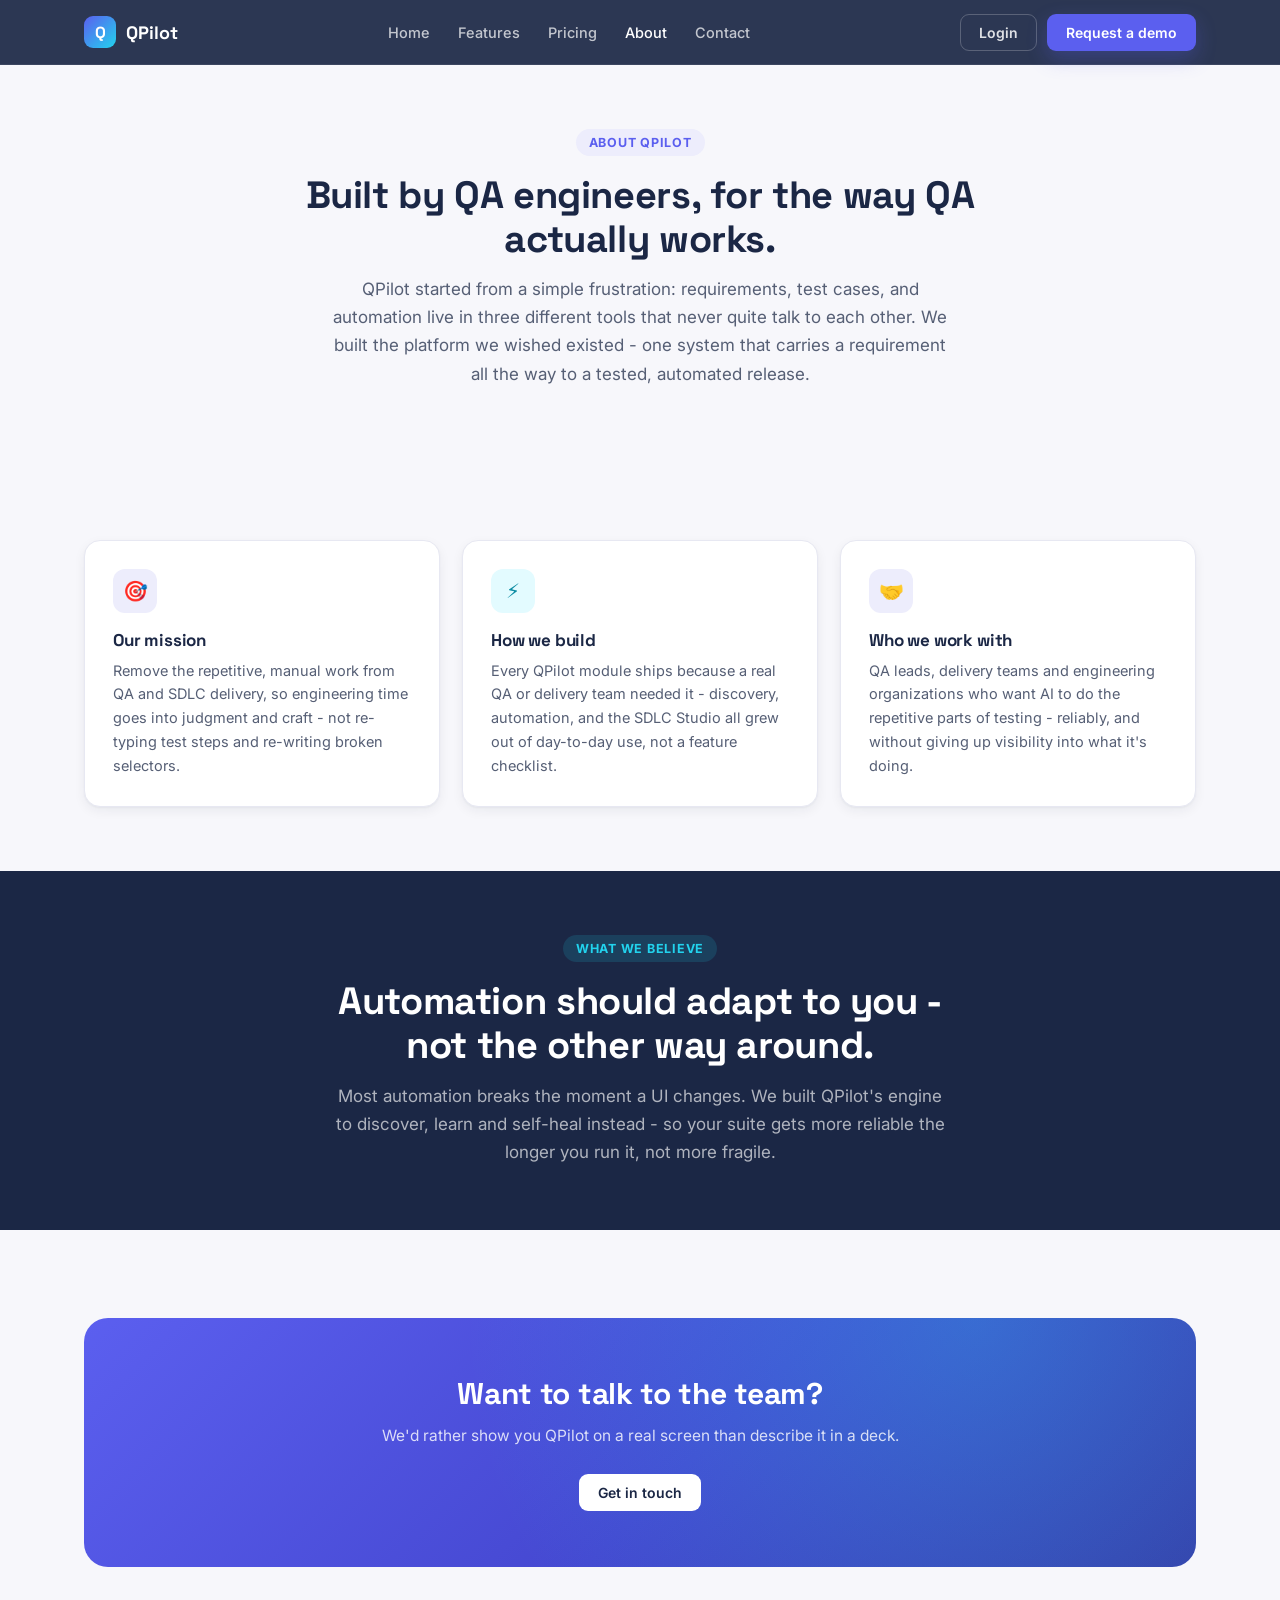
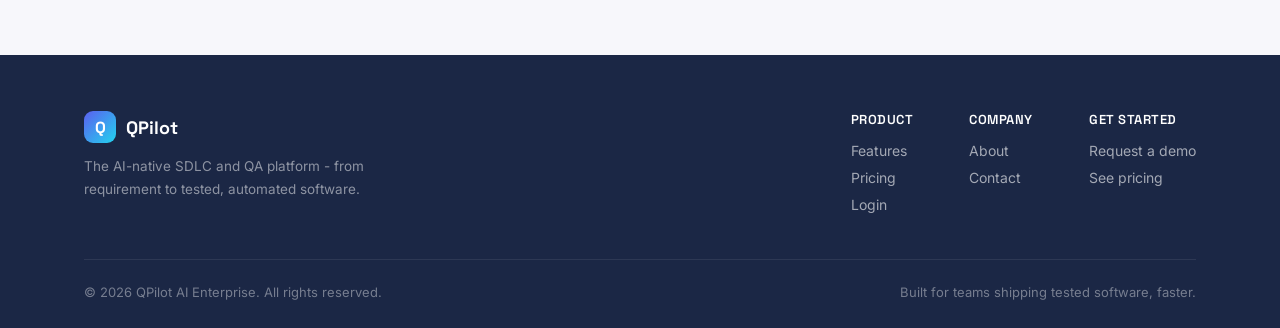
==== about.html @ 21880968 "Add files via upload" ====
<!DOCTYPE html>
<html lang="en">
<head>
<meta charset="UTF-8">
<meta name="viewport" content="width=device-width, initial-scale=1">
<title>About - QPilot AI Enterprise</title>
<meta name="description" content="QPilot was built by QA engineers, for the way QA actually works - one AI-native platform from requirement to tested, automated release.">
<link rel="icon" type="image/svg+xml" href="data:image/svg+xml,%3Csvg xmlns='http://www.w3.org/2000/svg' viewBox='0 0 64 64'%3E%3Cdefs%3E%3ClinearGradient id='g' x1='0' y1='0' x2='1' y2='1'%3E%3Cstop offset='0' stop-color='%235B5FEF'/%3E%3Cstop offset='1' stop-color='%2322D3EE'/%3E%3C/linearGradient%3E%3C/defs%3E%3Crect width='64' height='64' rx='16' fill='url(%23g)'/%3E%3Ctext x='32' y='45' font-family='Georgia,serif' font-size='38' font-weight='700' fill='%23fff' text-anchor='middle'%3EQ%3C/text%3E%3C/svg%3E">
<link rel="preconnect" href="https://fonts.googleapis.com">
<link href="https://fonts.googleapis.com/css2?family=Space+Grotesk:wght@500;600;700&family=Inter:wght@400;500;600;700;800&family=JetBrains+Mono:wght@500&display=swap" rel="stylesheet">
<link rel="stylesheet" href="styles.css">
</head>
<body>

<nav class="qsite-nav">
  <div class="qsite-nav-inner">
    <a href="index.html" class="qsite-brand"><span class="qsite-brand-mark">Q</span> QPilot</a>
    <div class="qsite-links" id="qsiteNavLinks">
      <a href="index.html">Home</a>
      <a href="features.html">Features</a>
      <a href="pricing.html">Pricing</a>
      <a href="about.html" class="active">About</a>
      <a href="contact.html">Contact</a>
    </div>
    <div class="qsite-cta-group">
      <a href="https://app.qpilot.ai/login" class="qsite-btn qsite-btn-ghost">Login</a>
      <a href="contact.html" class="qsite-btn qsite-btn-primary">Request a demo</a>
      <button class="qsite-nav-toggle" onclick="document.getElementById('qsiteNavLinks').classList.toggle('open')" aria-label="Toggle menu">&#9776;</button>
    </div>
  </div>
</nav>

<section class="qsite-section" style="padding-top:64px;">
  <div class="wrap">
    <div class="qsite-center" style="max-width:680px;">
      <span class="qsite-eyebrow">About QPilot</span>
      <h2 class="qsite-h2">Built by QA engineers, for the way QA actually works.</h2>
      <p class="qsite-sub qsite-center">QPilot started from a simple frustration: requirements, test cases, and automation live in three different tools that never quite talk to each other. We built the platform we wished existed - one system that carries a requirement all the way to a tested, automated release.</p>
    </div>
  </div>
</section>

<section class="qsite-section tight">
  <div class="wrap">
    <div class="qsite-grid cols-3">
      <div class="qsite-card">
        <div class="qsite-icon">&#127919;</div>
        <h3>Our mission</h3>
        <p>Remove the repetitive, manual work from QA and SDLC delivery, so engineering time goes into judgment and craft - not re-typing test steps and re-writing broken selectors.</p>
      </div>
      <div class="qsite-card">
        <div class="qsite-icon accent">&#9889;</div>
        <h3>How we build</h3>
        <p>Every QPilot module ships because a real QA or delivery team needed it - discovery, automation, and the SDLC Studio all grew out of day-to-day use, not a feature checklist.</p>
      </div>
      <div class="qsite-card">
        <div class="qsite-icon">&#129309;</div>
        <h3>Who we work with</h3>
        <p>QA leads, delivery teams and engineering organizations who want AI to do the repetitive parts of testing - reliably, and without giving up visibility into what it's doing.</p>
      </div>
    </div>
  </div>
</section>

<section class="qsite-section tight qsite-band">
  <div class="wrap">
    <div class="qsite-center" style="max-width:640px;">
      <span class="qsite-eyebrow" style="background:rgba(34,211,238,.14);color:var(--accent);">What we believe</span>
      <h2 class="qsite-h2">Automation should adapt to you - not the other way around.</h2>
      <p class="qsite-sub qsite-center">Most automation breaks the moment a UI changes. We built QPilot's engine to discover, learn and self-heal instead - so your suite gets more reliable the longer you run it, not more fragile.</p>
    </div>
  </div>
</section>

<section class="qsite-section">
  <div class="wrap">
    <div class="qsite-cta-band">
      <h2>Want to talk to the team?</h2>
      <p>We'd rather show you QPilot on a real screen than describe it in a deck.</p>
      <div class="qsite-hero-actions">
        <a href="contact.html" class="qsite-btn qsite-btn-primary">Get in touch</a>
      </div>
    </div>
  </div>
</section>

<footer class="qsite-footer">
  <div class="wrap">
    <div class="qsite-footer-top">
      <div class="qsite-footer-brand">
        <a href="index.html" class="qsite-brand"><span class="qsite-brand-mark">Q</span> QPilot</a>
        <p>The AI-native SDLC and QA platform - from requirement to tested, automated software.</p>
      </div>
      <div class="qsite-footer-cols">
        <div class="qsite-footer-col">
          <h4>Product</h4>
          <a href="features.html">Features</a>
          <a href="pricing.html">Pricing</a>
          <a href="https://app.qpilot.ai/login">Login</a>
        </div>
        <div class="qsite-footer-col">
          <h4>Company</h4>
          <a href="about.html">About</a>
          <a href="contact.html">Contact</a>
        </div>
        <div class="qsite-footer-col">
          <h4>Get started</h4>
          <a href="contact.html">Request a demo</a>
          <a href="pricing.html">See pricing</a>
        </div>
      </div>
    </div>
    <div class="qsite-footer-bottom">
      <span>&copy; 2026 QPilot AI Enterprise. All rights reserved.</span>
      <span>Built for teams shipping tested software, faster.</span>
    </div>
  </div>
</footer>

</body>
</html>
---- styles.css ----
/* ============================================================
   QPilot Public Website - "Signal" design system
   Dark navy . Indigo #5B5FEF primary . Cyan #22D3EE accent
   Space Grotesk for headings, Inter for body, JetBrains Mono for code
   ============================================================ */
:root{
  --dark:#1B2745; --dark2:#22305A; --dark3:#2A3A6B;
  --primary:#5B5FEF; --primary-soft:#EDEDFC; --primary-mid:#8B8EF5; --primary-dim:#8B8EF5;
  --accent:#22D3EE; --accent-soft:#E3FBFF;
  --bg:#F7F7FB; --surface:#FFFFFF; --text:#161A26; --text2:#565F75; --muted:#8A93A6;
  --border:#E7E8F2; --border2:#D8DAE8;
  --success:#16A34A; --success-soft:#E9F9EE;
  --danger:#DC2626; --danger-soft:#FDEAEA;
  --warning:#D97706; --warning-soft:#FEF3E2;
  --shadow:0 1px 3px rgba(22,33,58,.06),0 8px 24px rgba(22,33,58,.08);
  --shadow-sm:0 1px 2px rgba(22,33,58,.04),0 4px 12px rgba(22,33,58,.06);
  --maxw:1160px;
}
*{box-sizing:border-box;}
html,body{margin:0;padding:0;}
body{
  font-family:'Inter',system-ui,-apple-system,sans-serif;
  background:var(--bg); color:var(--text);
  -webkit-font-smoothing:antialiased;
}
h1,h2,h3,h4{font-family:'Space Grotesk',-apple-system,sans-serif;margin:0;color:var(--dark);letter-spacing:-.01em;}
p{margin:0;line-height:1.65;}
a{color:inherit;text-decoration:none;}
img{max-width:100%;}
.wrap{max-width:var(--maxw);margin:0 auto;padding:0 24px;}
code,.mono{font-family:'JetBrains Mono',ui-monospace,monospace;}

/* ---- Top nav ---- */
.qsite-nav{
  position:sticky;top:0;z-index:50;
  background:rgba(27,39,69,.92);backdrop-filter:blur(10px);
  border-bottom:1px solid rgba(255,255,255,.08);
}
.qsite-nav-inner{max-width:var(--maxw);margin:0 auto;padding:0 24px;height:64px;display:flex;align-items:center;justify-content:space-between;}
.qsite-brand{display:flex;align-items:center;gap:10px;color:#fff;font-family:'Space Grotesk',sans-serif;font-weight:700;font-size:18px;}
.qsite-brand-mark{width:32px;height:32px;border-radius:9px;background:linear-gradient(135deg,var(--primary),var(--accent));display:flex;align-items:center;justify-content:center;font-family:'Space Grotesk',sans-serif;font-weight:700;color:#fff;font-size:16px;flex:none;}
.qsite-links{display:flex;align-items:center;gap:28px;}
.qsite-links a{color:rgba(255,255,255,.72);font-size:14.5px;font-weight:500;transition:color .15s;}
.qsite-links a:hover,.qsite-links a.active{color:#fff;}
.qsite-cta-group{display:flex;align-items:center;gap:10px;}
.qsite-btn{display:inline-flex;align-items:center;justify-content:center;gap:8px;padding:9px 18px;border-radius:9px;font-weight:600;font-size:14px;border:1.5px solid transparent;cursor:pointer;transition:.15s;white-space:nowrap;}
.qsite-btn-primary{background:var(--primary);color:#fff;box-shadow:0 8px 20px rgba(91,95,239,.28);}
.qsite-btn-primary:hover{background:#4548d1;color:#fff;}
.qsite-btn-ghost{background:transparent;color:rgba(255,255,255,.85);border-color:rgba(255,255,255,.22);}
.qsite-btn-ghost:hover{border-color:rgba(255,255,255,.5);color:#fff;}
.qsite-btn-dark{background:var(--dark2);color:#fff;border-color:var(--dark2);}
.qsite-btn-dark:hover{background:var(--dark3);}
.qsite-nav-toggle{display:none;background:none;border:none;color:#fff;font-size:22px;cursor:pointer;}
@media(max-width:860px){
  .qsite-links{position:fixed;top:64px;left:0;right:0;background:var(--dark);flex-direction:column;align-items:flex-start;gap:2px;padding:10px 24px 18px;border-bottom:1px solid rgba(255,255,255,.08);display:none;}
  .qsite-links.open{display:flex;}
  .qsite-links a{padding:10px 0;width:100%;}
  .qsite-nav-toggle{display:block;}
  .qsite-cta-group .qsite-btn-ghost{display:none;}
}

/* ---- Sections ---- */
.qsite-section{padding:88px 0;}
.qsite-section.tight{padding:64px 0;}
.qsite-eyebrow{display:inline-flex;align-items:center;gap:7px;font-size:12.5px;font-weight:700;letter-spacing:.06em;text-transform:uppercase;color:var(--primary);background:var(--primary-soft);padding:6px 13px;border-radius:100px;margin-bottom:18px;}
.qsite-h2{font-size:38px;font-weight:700;line-height:1.15;}
.qsite-sub{color:var(--text2);font-size:17px;max-width:620px;margin-top:14px;line-height:1.65;}
.qsite-center{text-align:center;margin-left:auto;margin-right:auto;}

/* ---- Hero ---- */
.qsite-hero{background:linear-gradient(160deg,var(--dark) 0%,var(--dark2) 55%,#1E2A52 100%);position:relative;overflow:hidden;padding:120px 0 100px;}
.qsite-hero::before{content:"";position:absolute;top:-180px;right:-180px;width:560px;height:560px;border-radius:50%;background:radial-gradient(circle,rgba(34,211,238,.22),transparent 70%);}
.qsite-hero::after{content:"";position:absolute;bottom:-220px;left:-140px;width:520px;height:520px;border-radius:50%;background:radial-gradient(circle,rgba(91,95,239,.28),transparent 70%);}
.qsite-hero-inner{position:relative;z-index:1;max-width:760px;}
.qsite-hero .qsite-eyebrow{background:rgba(34,211,238,.14);color:var(--accent);}
.qsite-hero h1{color:#fff;font-size:52px;line-height:1.1;font-weight:700;}
.qsite-hero h1 .accent{background:linear-gradient(90deg,var(--accent),var(--primary-mid));-webkit-background-clip:text;background-clip:text;color:transparent;}
.qsite-hero p.lead{color:rgba(255,255,255,.72);font-size:18.5px;line-height:1.65;margin-top:20px;max-width:600px;}
.qsite-hero-actions{display:flex;gap:14px;margin-top:34px;flex-wrap:wrap;}
.qsite-hero .qsite-btn{padding:13px 26px;font-size:15px;}
.qsite-hero-proof{display:flex;gap:36px;margin-top:56px;flex-wrap:wrap;}
.qsite-hero-proof div{color:rgba(255,255,255,.55);font-size:13px;}
.qsite-hero-proof strong{display:block;color:#fff;font-family:'Space Grotesk',sans-serif;font-size:26px;font-weight:700;}
@media(max-width:640px){.qsite-hero h1{font-size:36px;}.qsite-hero{padding:96px 0 72px;}}

/* ---- Cards / grids ---- */
.qsite-grid{display:grid;gap:22px;}
.qsite-grid.cols-3{grid-template-columns:repeat(3,1fr);}
.qsite-grid.cols-2{grid-template-columns:repeat(2,1fr);}
.qsite-grid.cols-4{grid-template-columns:repeat(4,1fr);}
@media(max-width:900px){.qsite-grid.cols-3,.qsite-grid.cols-4{grid-template-columns:repeat(2,1fr);}}
@media(max-width:640px){.qsite-grid.cols-2,.qsite-grid.cols-3,.qsite-grid.cols-4{grid-template-columns:1fr;}}

.qsite-card{background:var(--surface);border:1px solid var(--border);border-radius:16px;padding:28px;box-shadow:var(--shadow-sm);}
.qsite-icon{width:44px;height:44px;border-radius:12px;display:flex;align-items:center;justify-content:center;font-size:20px;background:var(--primary-soft);color:var(--primary);margin-bottom:16px;}
.qsite-icon.accent{background:var(--accent-soft);color:#0E8DA4;}
.qsite-card h3{font-size:17px;font-weight:700;margin-bottom:8px;}
.qsite-card p{color:var(--text2);font-size:14.5px;}

.qsite-band{background:var(--dark);}
.qsite-band .qsite-h2,.qsite-band h3{color:#fff;}
.qsite-band .qsite-sub{color:rgba(255,255,255,.65);}

/* ---- Stats ---- */
.qsite-stats{display:flex;gap:0;border:1px solid var(--border);border-radius:16px;overflow:hidden;background:var(--surface);}
.qsite-stat{flex:1;padding:26px 20px;text-align:center;border-right:1px solid var(--border);}
.qsite-stat:last-child{border-right:none;}
.qsite-stat strong{display:block;font-family:'Space Grotesk',sans-serif;font-size:30px;font-weight:700;color:var(--primary);}
.qsite-stat span{font-size:13px;color:var(--text2);}
@media(max-width:640px){.qsite-stats{flex-direction:column;}.qsite-stat{border-right:none;border-bottom:1px solid var(--border);}}

/* ---- CTA band ---- */
.qsite-cta-band{background:linear-gradient(135deg,var(--primary),#4548d1 55%,#3739a8);border-radius:24px;padding:56px;text-align:center;color:#fff;position:relative;overflow:hidden;}
.qsite-cta-band::after{content:"";position:absolute;inset:0;background:radial-gradient(circle at 80% 0%,rgba(34,211,238,.28),transparent 55%);}
.qsite-cta-band > *{position:relative;z-index:1;}
.qsite-cta-band h2{color:#fff;font-size:30px;}
.qsite-cta-band p{color:rgba(255,255,255,.8);margin-top:10px;font-size:15.5px;}
.qsite-cta-band .qsite-hero-actions{justify-content:center;margin-top:26px;}
.qsite-cta-band .qsite-btn-primary{background:#fff;color:var(--dark);box-shadow:none;}
.qsite-cta-band .qsite-btn-primary:hover{background:var(--accent-soft);}
.qsite-cta-band .qsite-btn-ghost{border-color:rgba(255,255,255,.4);color:#fff;}

/* ---- Footer ---- */
.qsite-footer{background:var(--dark);color:rgba(255,255,255,.6);padding:56px 0 28px;margin-top:0;}
.qsite-footer-top{display:flex;justify-content:space-between;gap:40px;flex-wrap:wrap;padding-bottom:36px;border-bottom:1px solid rgba(255,255,255,.08);}
.qsite-footer-brand{max-width:280px;}
.qsite-footer-brand p{color:rgba(255,255,255,.5);font-size:13.5px;margin-top:12px;}
.qsite-footer-cols{display:flex;gap:56px;flex-wrap:wrap;}
.qsite-footer-col h4{color:#fff;font-size:13px;font-weight:600;margin-bottom:14px;text-transform:uppercase;letter-spacing:.04em;}
.qsite-footer-col a{display:block;color:rgba(255,255,255,.6);font-size:14px;margin-bottom:10px;}
.qsite-footer-col a:hover{color:#fff;}
.qsite-footer-bottom{display:flex;justify-content:space-between;padding-top:24px;font-size:13px;color:rgba(255,255,255,.4);flex-wrap:wrap;gap:10px;}

/* ---- Badge / pill ---- */
.qsite-pill{display:inline-flex;align-items:center;gap:6px;font-size:12.5px;font-weight:600;padding:4px 11px;border-radius:100px;background:var(--success-soft);color:var(--success);}

/* ---- Pricing page ---- */
.qp-toggle-wrap{display:flex;align-items:center;justify-content:center;gap:14px;margin-top:36px;}
.qp-toggle-label{font-size:14.5px;font-weight:600;color:var(--text2);}
.qp-toggle-label.on{color:var(--dark);}
.qp-toggle{position:relative;width:52px;height:28px;background:var(--primary);border-radius:100px;border:none;cursor:pointer;flex:none;}
.qp-toggle::after{content:"";position:absolute;top:3px;left:3px;width:22px;height:22px;border-radius:50%;background:#fff;transition:.2s;}
.qp-toggle.annual::after{left:27px;}
.qp-save-pill{font-size:12px;font-weight:700;color:var(--success);background:var(--success-soft);padding:3px 10px;border-radius:100px;}
.qp-plans{display:grid;grid-template-columns:repeat(3,1fr);gap:22px;margin-top:44px;align-items:stretch;}
@media(max-width:900px){.qp-plans{grid-template-columns:1fr;}}
.qp-plan{background:var(--surface);border:1.5px solid var(--border);border-radius:18px;padding:32px 28px;display:flex;flex-direction:column;}
.qp-plan.highlight{border-color:var(--primary);box-shadow:0 12px 32px rgba(91,95,239,.16);position:relative;}
.qp-plan.highlight::before{content:"Most popular";position:absolute;top:-13px;left:28px;background:var(--primary);color:#fff;font-size:11.5px;font-weight:700;padding:4px 12px;border-radius:100px;letter-spacing:.02em;}
.qp-plan h3{font-size:19px;font-weight:700;}
.qp-plan .qp-tagline{color:var(--text2);font-size:13.5px;margin-top:6px;min-height:34px;}
.qp-price{font-family:'Space Grotesk',sans-serif;font-weight:700;font-size:40px;color:var(--dark);margin-top:18px;}
.qp-price small{font-size:15px;font-weight:500;color:var(--text2);}
.qp-price.custom{font-size:28px;}
.qp-seats{font-size:13px;color:var(--muted);margin-top:4px;}
.qp-plan .qsite-btn{margin-top:22px;width:100%;}
.qp-feat-list{list-style:none;padding:0;margin:24px 0 0;display:flex;flex-direction:column;gap:11px;flex:1;}
.qp-feat-list li{display:flex;gap:9px;font-size:14px;color:var(--text2);align-items:flex-start;}
.qp-feat-list li::before{content:"\2713";color:var(--success);font-weight:700;flex:none;margin-top:1px;}
.qp-compare{margin-top:88px;overflow-x:auto;}
.qp-compare table{width:100%;border-collapse:collapse;background:var(--surface);border:1px solid var(--border);border-radius:16px;overflow:hidden;min-width:640px;}
.qp-compare th,.qp-compare td{padding:14px 18px;text-align:left;font-size:14px;border-bottom:1px solid var(--border);}
.qp-compare th{background:var(--dark);color:#fff;font-weight:600;font-family:'Space Grotesk',sans-serif;}
.qp-compare td:not(:first-child),.qp-compare th:not(:first-child){text-align:center;}
.qp-compare tbody tr:last-child td{border-bottom:none;}
.qp-compare td.yes{color:var(--success);font-weight:700;}
.qp-compare td.no{color:var(--muted);}

/* ---- Contact page ---- */
.qc-wrap{display:grid;grid-template-columns:1fr 1.15fr;gap:48px;align-items:flex-start;}
@media(max-width:860px){.qc-wrap{grid-template-columns:1fr;}}
.qc-info-item{display:flex;gap:14px;margin-top:22px;}
.qc-info-item .qsite-icon{margin-bottom:0;flex:none;}
.qc-info-item h4{font-size:14.5px;font-weight:700;color:var(--dark);margin-bottom:3px;}
.qc-info-item p{font-size:13.5px;color:var(--text2);}
.qc-form{background:var(--surface);border:1px solid var(--border);border-radius:18px;padding:32px;box-shadow:var(--shadow-sm);}
.qc-field{margin-bottom:18px;}
.qc-field label{display:block;font-size:13.5px;font-weight:600;color:var(--dark);margin-bottom:7px;}
.qc-field input,.qc-field textarea,.qc-field select{width:100%;padding:11px 13px;border:1.5px solid var(--border2);border-radius:9px;font-family:'Inter',sans-serif;font-size:14.5px;color:var(--text);background:var(--bg);}
.qc-field input:focus,.qc-field textarea:focus,.qc-field select:focus{outline:none;border-color:var(--primary);background:var(--surface);}
.qc-field textarea{resize:vertical;min-height:110px;}
.qc-row2{display:grid;grid-template-columns:1fr 1fr;gap:16px;}
@media(max-width:480px){.qc-row2{grid-template-columns:1fr;}}
.qc-submit{width:100%;padding:13px;font-size:15px;margin-top:4px;}
.qc-note{font-size:12.5px;color:var(--muted);margin-top:12px;text-align:center;}
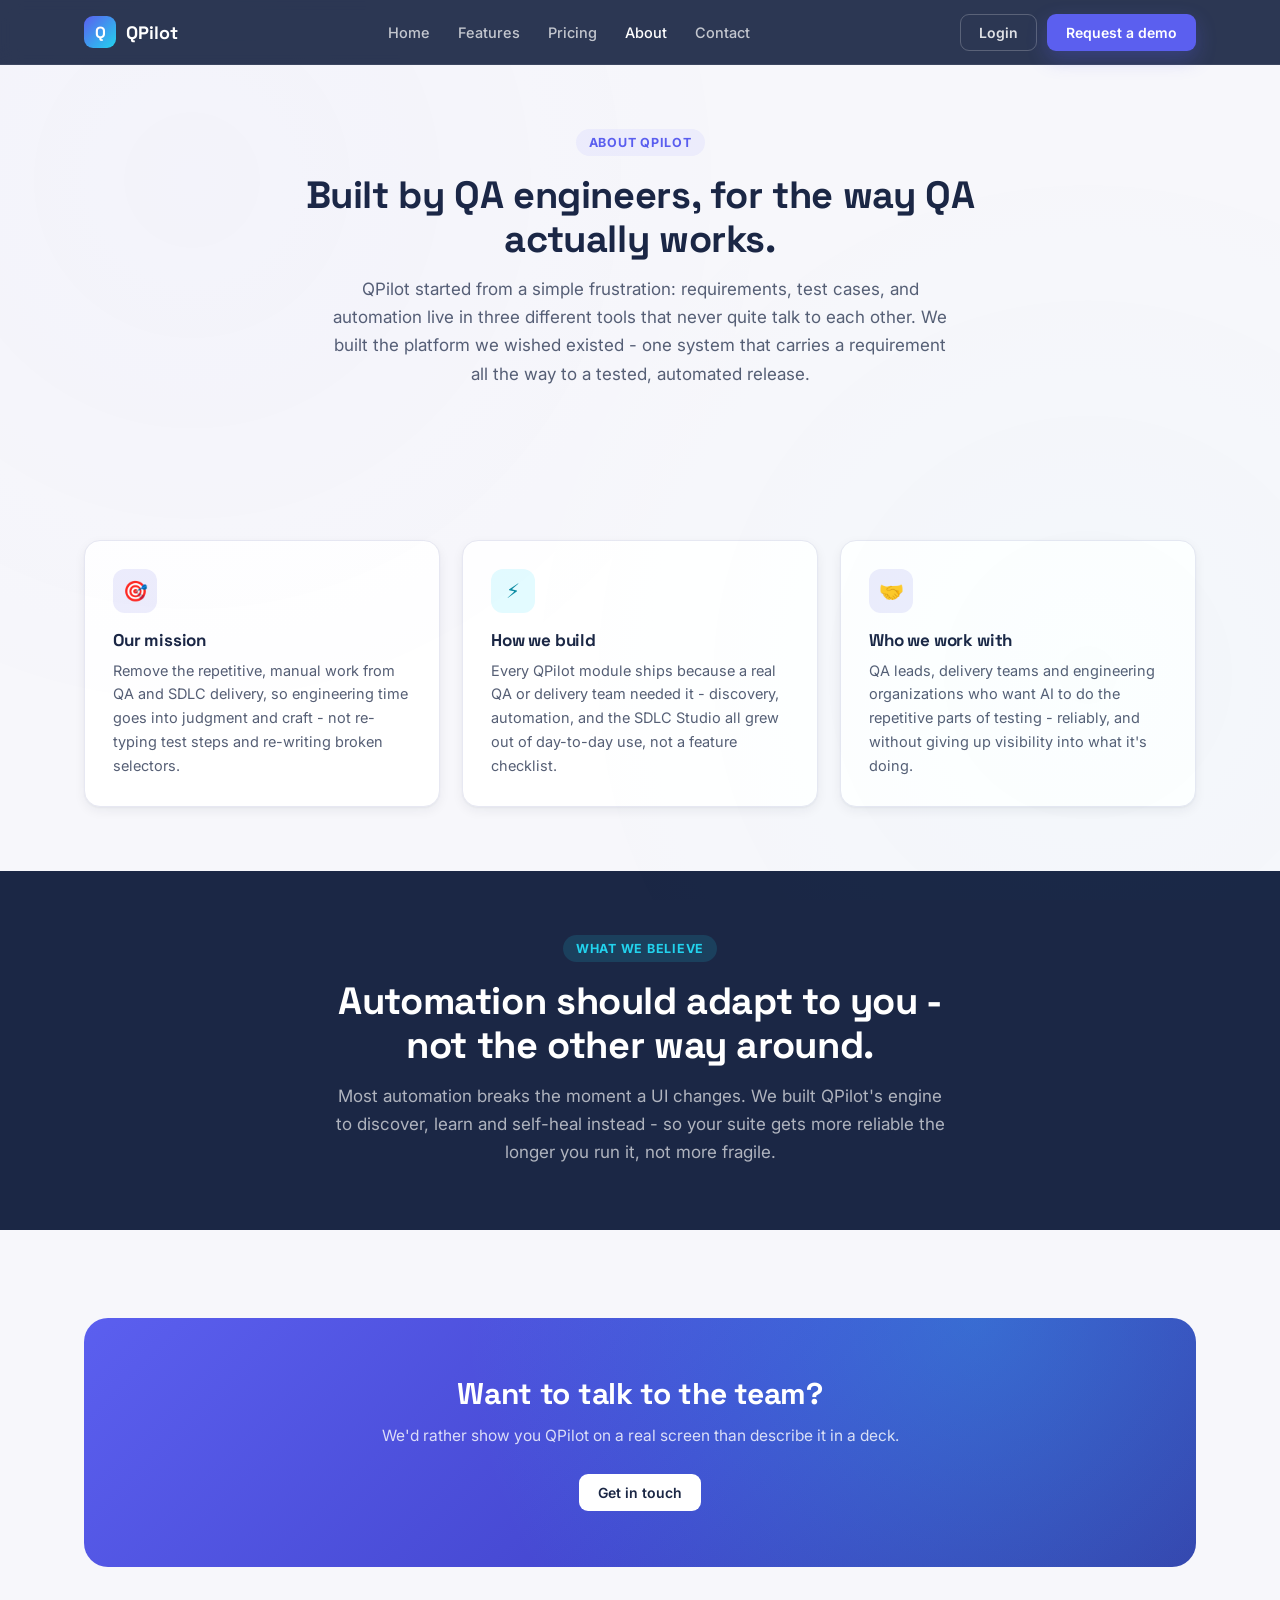
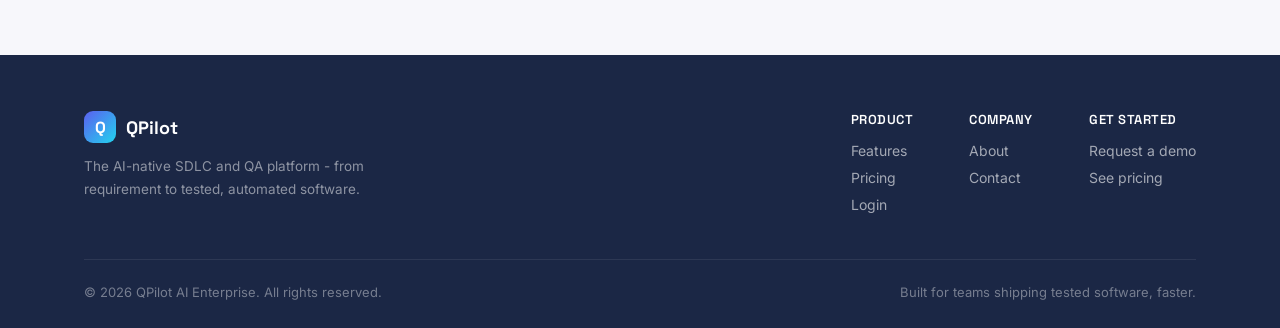
==== commit 6f3ed1cc: "Add files via upload" ====
--- a/about.html
+++ b/about.html
@@ -11,6 +11,7 @@
 <link rel="stylesheet" href="styles.css">
 </head>
 <body>
+<div class="qsite-grain"></div>
 
 <nav class="qsite-nav">
   <div class="qsite-nav-inner">
--- a/styles.css
+++ b/styles.css
@@ -17,6 +17,9 @@
   --maxw:1160px;
 }
 *{box-sizing:border-box;}
+.qsite-grain{position:fixed;inset:0;opacity:.5;pointer-events:none;z-index:1;
+  background-image:radial-gradient(circle at 15% 20%,rgba(91,95,239,.05) 0%,transparent 45%),
+                    radial-gradient(circle at 85% 75%,rgba(34,211,238,.04) 0%,transparent 45%);}
 html,body{margin:0;padding:0;}
 body{
   font-family:'Inter',system-ui,-apple-system,sans-serif;
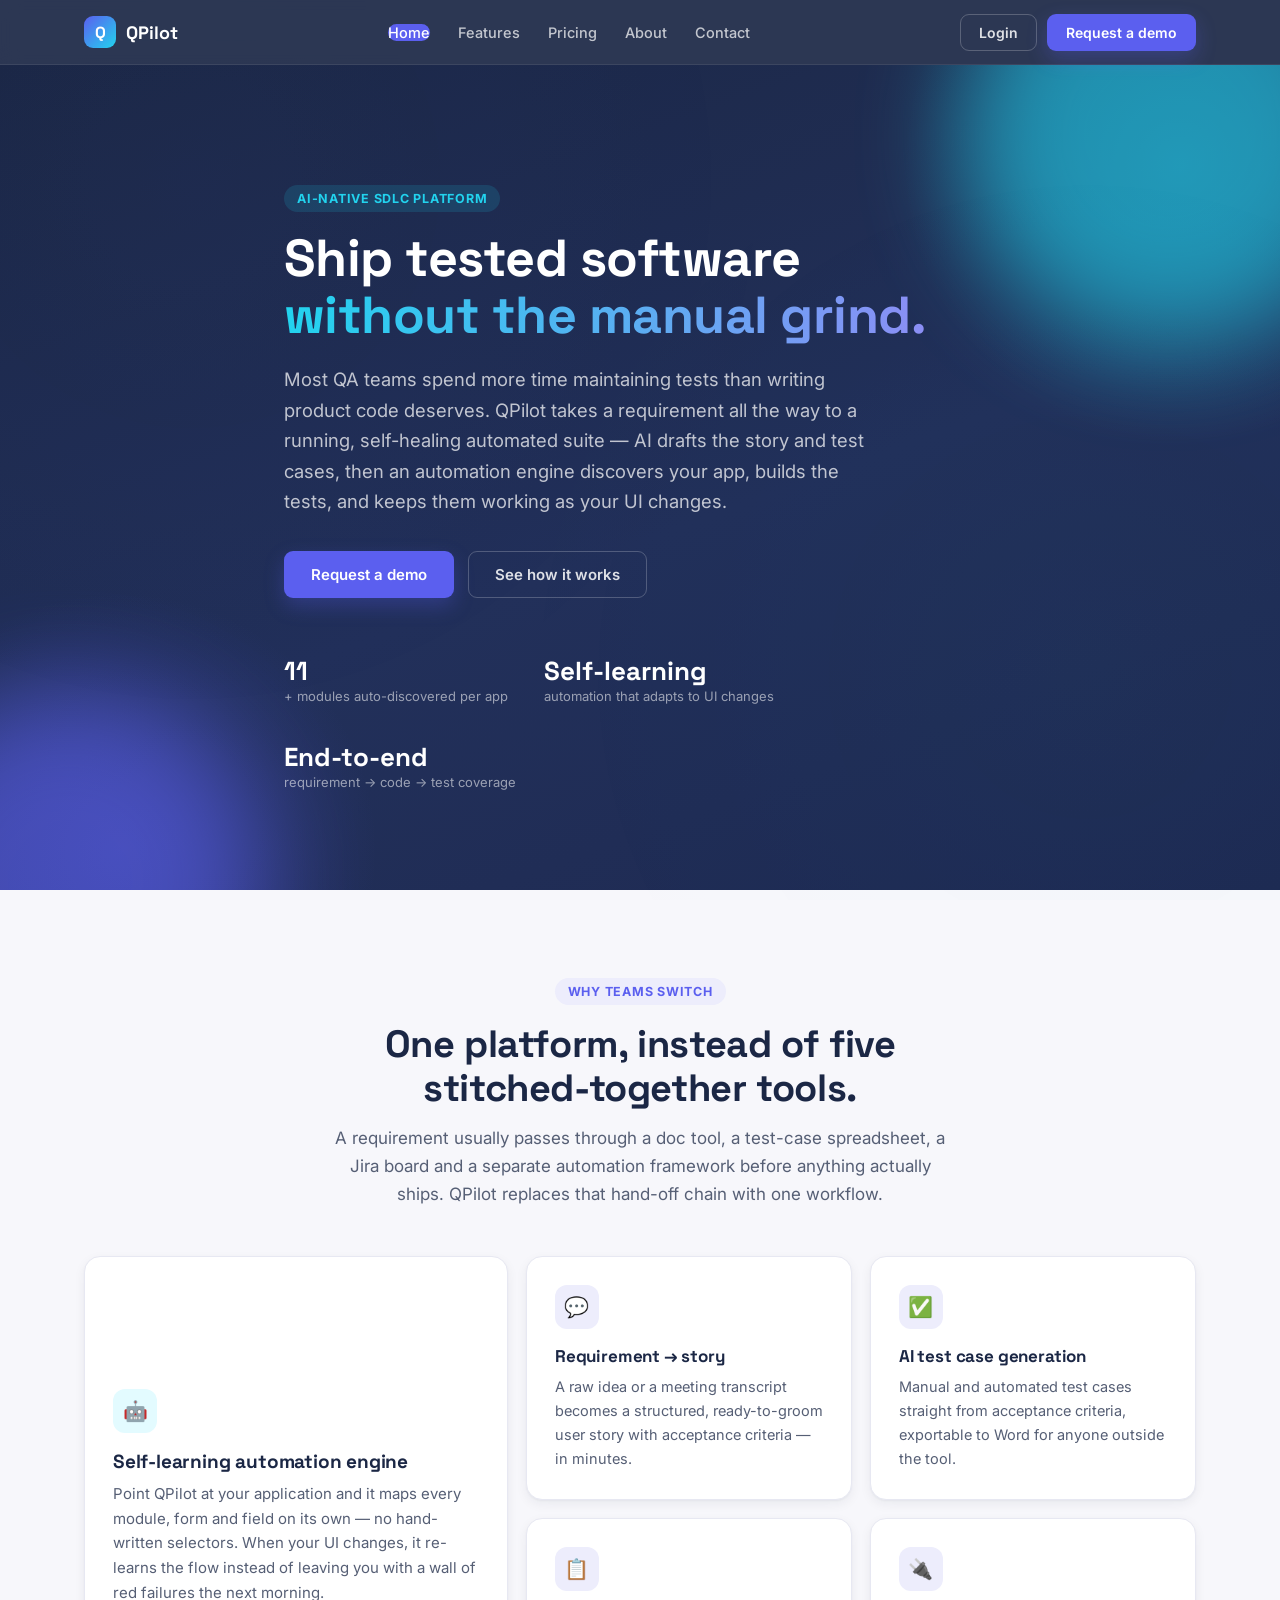
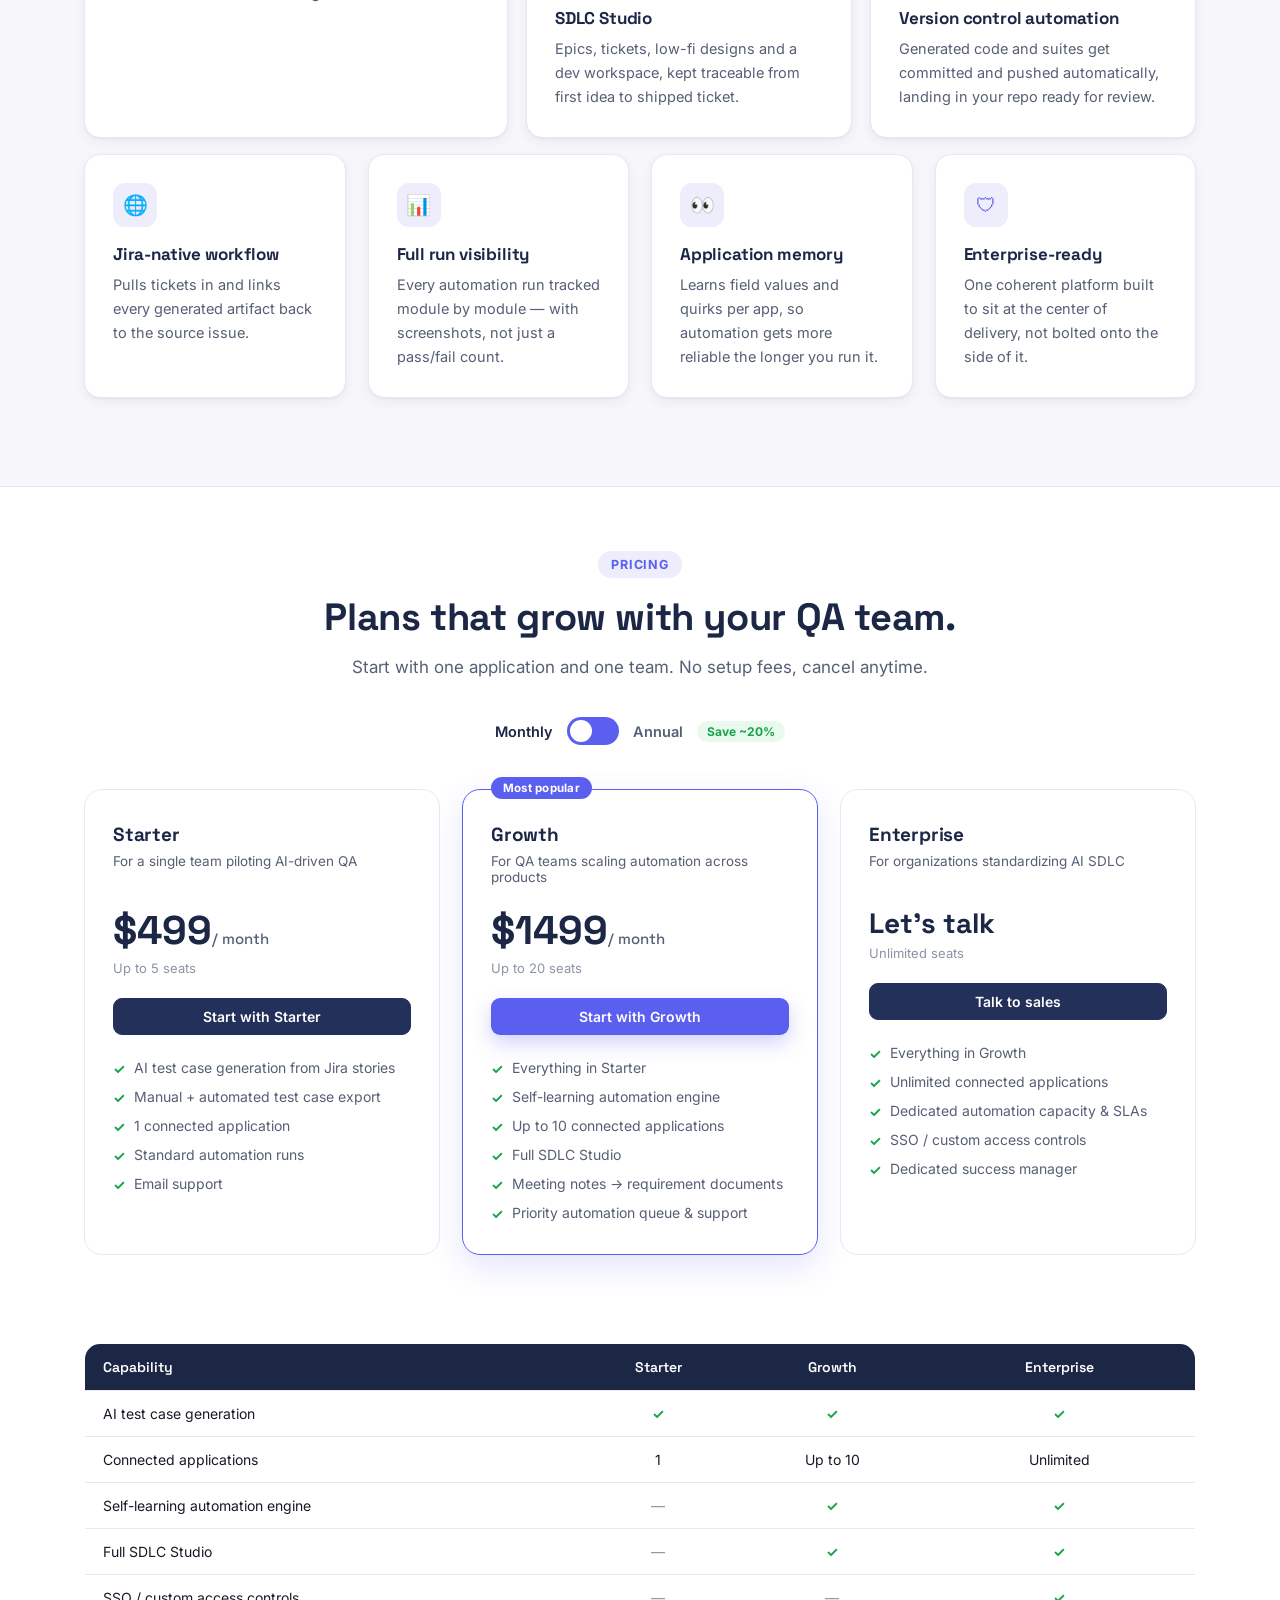
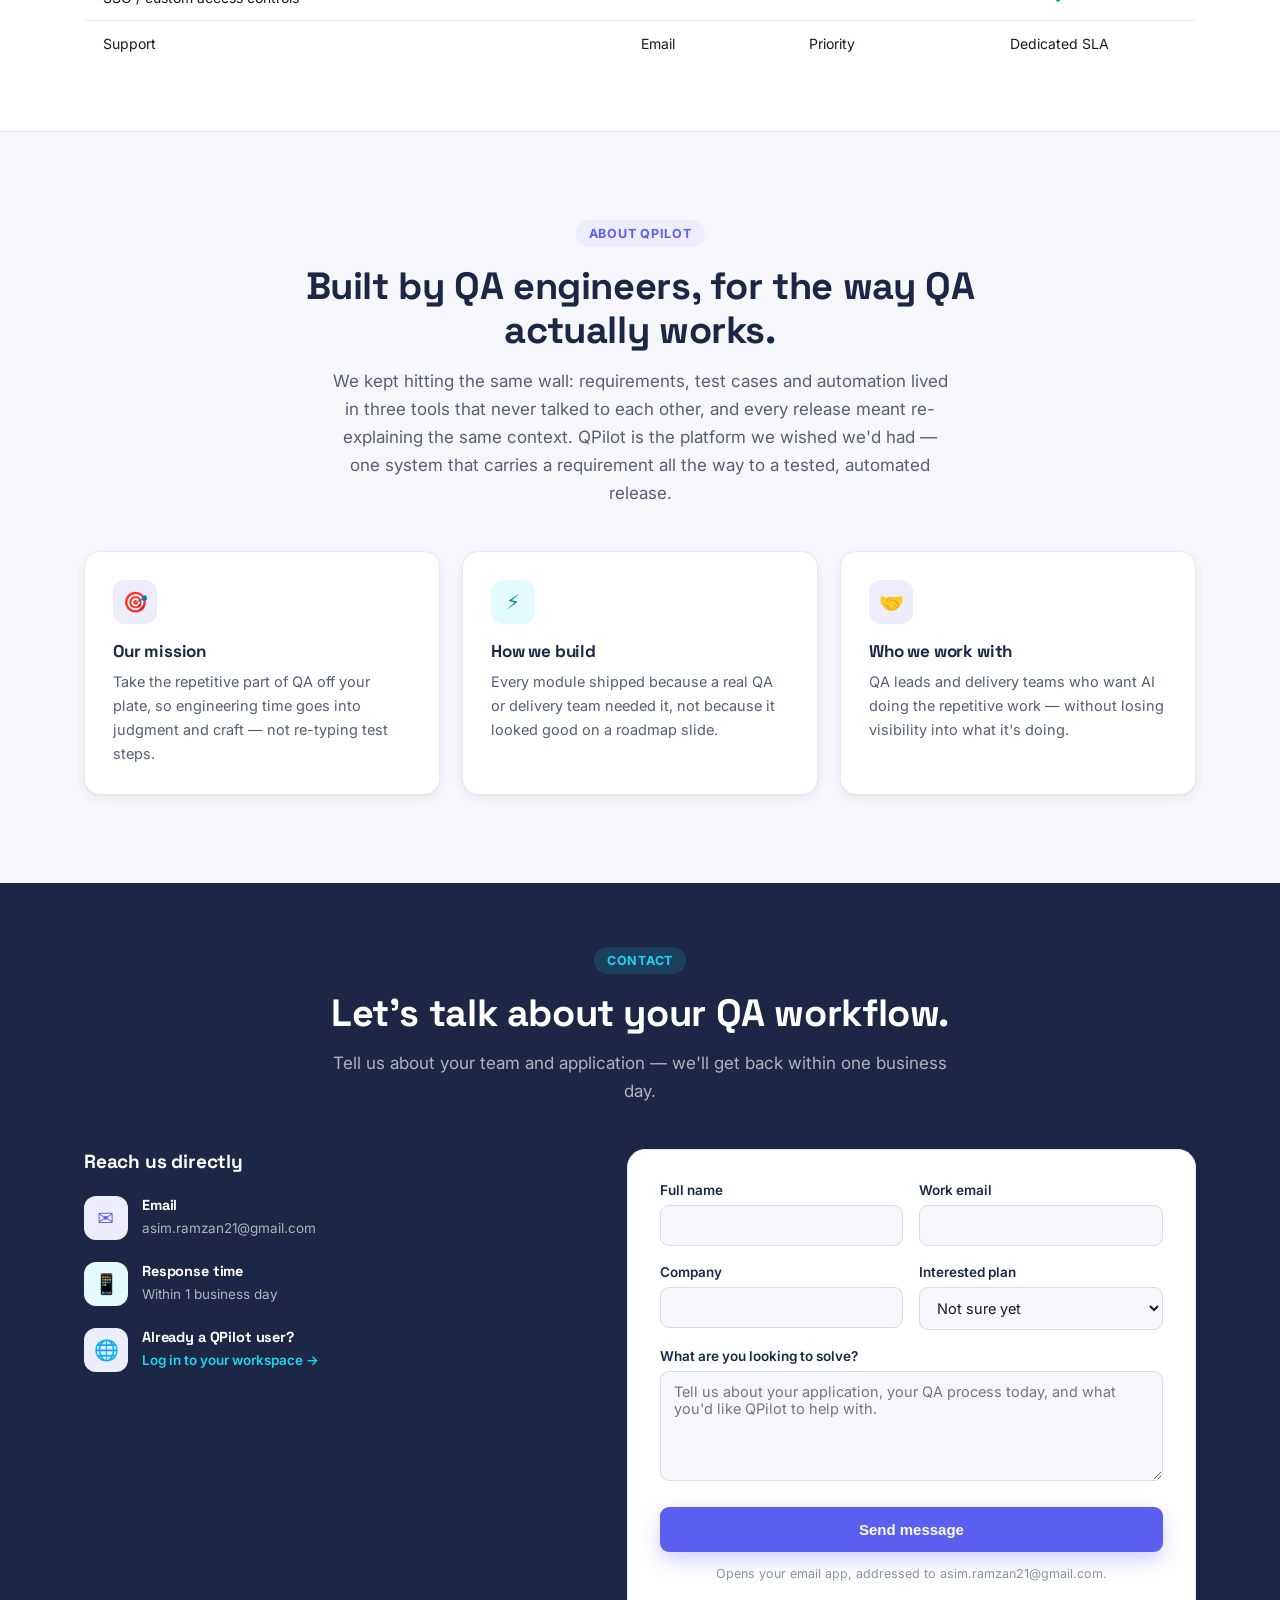
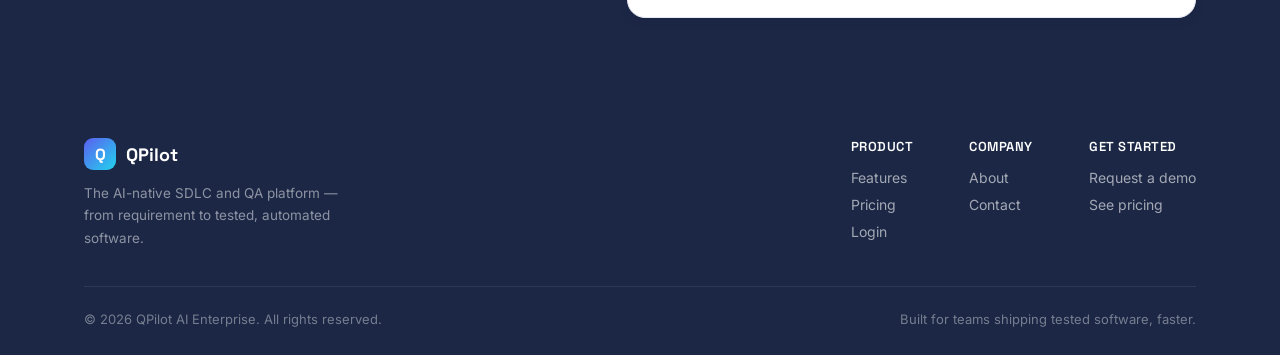
==== commit 361f2f38: "Add files via upload" ====
--- a/about.html
+++ b/about.html
@@ -1,122 +1,8 @@
 <!DOCTYPE html>
-<html lang="en">
-<head>
-<meta charset="UTF-8">
-<meta name="viewport" content="width=device-width, initial-scale=1">
-<title>About - QPilot AI Enterprise</title>
-<meta name="description" content="QPilot was built by QA engineers, for the way QA actually works - one AI-native platform from requirement to tested, automated release.">
-<link rel="icon" type="image/svg+xml" href="data:image/svg+xml,%3Csvg xmlns='http://www.w3.org/2000/svg' viewBox='0 0 64 64'%3E%3Cdefs%3E%3ClinearGradient id='g' x1='0' y1='0' x2='1' y2='1'%3E%3Cstop offset='0' stop-color='%235B5FEF'/%3E%3Cstop offset='1' stop-color='%2322D3EE'/%3E%3C/linearGradient%3E%3C/defs%3E%3Crect width='64' height='64' rx='16' fill='url(%23g)'/%3E%3Ctext x='32' y='45' font-family='Georgia,serif' font-size='38' font-weight='700' fill='%23fff' text-anchor='middle'%3EQ%3C/text%3E%3C/svg%3E">
-<link rel="preconnect" href="https://fonts.googleapis.com">
-<link href="https://fonts.googleapis.com/css2?family=Space+Grotesk:wght@500;600;700&family=Inter:wght@400;500;600;700;800&family=JetBrains+Mono:wght@500&display=swap" rel="stylesheet">
-<link rel="stylesheet" href="styles.css">
-</head>
-<body>
-<div class="qsite-grain"></div>
-
-<nav class="qsite-nav">
-  <div class="qsite-nav-inner">
-    <a href="index.html" class="qsite-brand"><span class="qsite-brand-mark">Q</span> QPilot</a>
-    <div class="qsite-links" id="qsiteNavLinks">
-      <a href="index.html">Home</a>
-      <a href="features.html">Features</a>
-      <a href="pricing.html">Pricing</a>
-      <a href="about.html" class="active">About</a>
-      <a href="contact.html">Contact</a>
-    </div>
-    <div class="qsite-cta-group">
-      <a href="https://app.qpilot.ai/login" class="qsite-btn qsite-btn-ghost">Login</a>
-      <a href="contact.html" class="qsite-btn qsite-btn-primary">Request a demo</a>
-      <button class="qsite-nav-toggle" onclick="document.getElementById('qsiteNavLinks').classList.toggle('open')" aria-label="Toggle menu">&#9776;</button>
-    </div>
-  </div>
-</nav>
-
-<section class="qsite-section" style="padding-top:64px;">
-  <div class="wrap">
-    <div class="qsite-center" style="max-width:680px;">
-      <span class="qsite-eyebrow">About QPilot</span>
-      <h2 class="qsite-h2">Built by QA engineers, for the way QA actually works.</h2>
-      <p class="qsite-sub qsite-center">QPilot started from a simple frustration: requirements, test cases, and automation live in three different tools that never quite talk to each other. We built the platform we wished existed - one system that carries a requirement all the way to a tested, automated release.</p>
-    </div>
-  </div>
-</section>
-
-<section class="qsite-section tight">
-  <div class="wrap">
-    <div class="qsite-grid cols-3">
-      <div class="qsite-card">
-        <div class="qsite-icon">&#127919;</div>
-        <h3>Our mission</h3>
-        <p>Remove the repetitive, manual work from QA and SDLC delivery, so engineering time goes into judgment and craft - not re-typing test steps and re-writing broken selectors.</p>
-      </div>
-      <div class="qsite-card">
-        <div class="qsite-icon accent">&#9889;</div>
-        <h3>How we build</h3>
-        <p>Every QPilot module ships because a real QA or delivery team needed it - discovery, automation, and the SDLC Studio all grew out of day-to-day use, not a feature checklist.</p>
-      </div>
-      <div class="qsite-card">
-        <div class="qsite-icon">&#129309;</div>
-        <h3>Who we work with</h3>
-        <p>QA leads, delivery teams and engineering organizations who want AI to do the repetitive parts of testing - reliably, and without giving up visibility into what it's doing.</p>
-      </div>
-    </div>
-  </div>
-</section>
-
-<section class="qsite-section tight qsite-band">
-  <div class="wrap">
-    <div class="qsite-center" style="max-width:640px;">
-      <span class="qsite-eyebrow" style="background:rgba(34,211,238,.14);color:var(--accent);">What we believe</span>
-      <h2 class="qsite-h2">Automation should adapt to you - not the other way around.</h2>
-      <p class="qsite-sub qsite-center">Most automation breaks the moment a UI changes. We built QPilot's engine to discover, learn and self-heal instead - so your suite gets more reliable the longer you run it, not more fragile.</p>
-    </div>
-  </div>
-</section>
-
-<section class="qsite-section">
-  <div class="wrap">
-    <div class="qsite-cta-band">
-      <h2>Want to talk to the team?</h2>
-      <p>We'd rather show you QPilot on a real screen than describe it in a deck.</p>
-      <div class="qsite-hero-actions">
-        <a href="contact.html" class="qsite-btn qsite-btn-primary">Get in touch</a>
-      </div>
-    </div>
-  </div>
-</section>
-
-<footer class="qsite-footer">
-  <div class="wrap">
-    <div class="qsite-footer-top">
-      <div class="qsite-footer-brand">
-        <a href="index.html" class="qsite-brand"><span class="qsite-brand-mark">Q</span> QPilot</a>
-        <p>The AI-native SDLC and QA platform - from requirement to tested, automated software.</p>
-      </div>
-      <div class="qsite-footer-cols">
-        <div class="qsite-footer-col">
-          <h4>Product</h4>
-          <a href="features.html">Features</a>
-          <a href="pricing.html">Pricing</a>
-          <a href="https://app.qpilot.ai/login">Login</a>
-        </div>
-        <div class="qsite-footer-col">
-          <h4>Company</h4>
-          <a href="about.html">About</a>
-          <a href="contact.html">Contact</a>
-        </div>
-        <div class="qsite-footer-col">
-          <h4>Get started</h4>
-          <a href="contact.html">Request a demo</a>
-          <a href="pricing.html">See pricing</a>
-        </div>
-      </div>
-    </div>
-    <div class="qsite-footer-bottom">
-      <span>&copy; 2026 QPilot AI Enterprise. All rights reserved.</span>
-      <span>Built for teams shipping tested software, faster.</span>
-    </div>
-  </div>
-</footer>
-
-</body>
-</html>
+<html lang="en"><head><meta charset="UTF-8">
+<meta http-equiv="refresh" content="0; url=index.html#about">
+<link rel="canonical" href="index.html#about">
+<title>QPilot</title></head>
+<body>Redirecting to <a href="index.html#about">index.html#about</a>...
+<script>location.replace('index.html#about');</script>
+</body></html>
